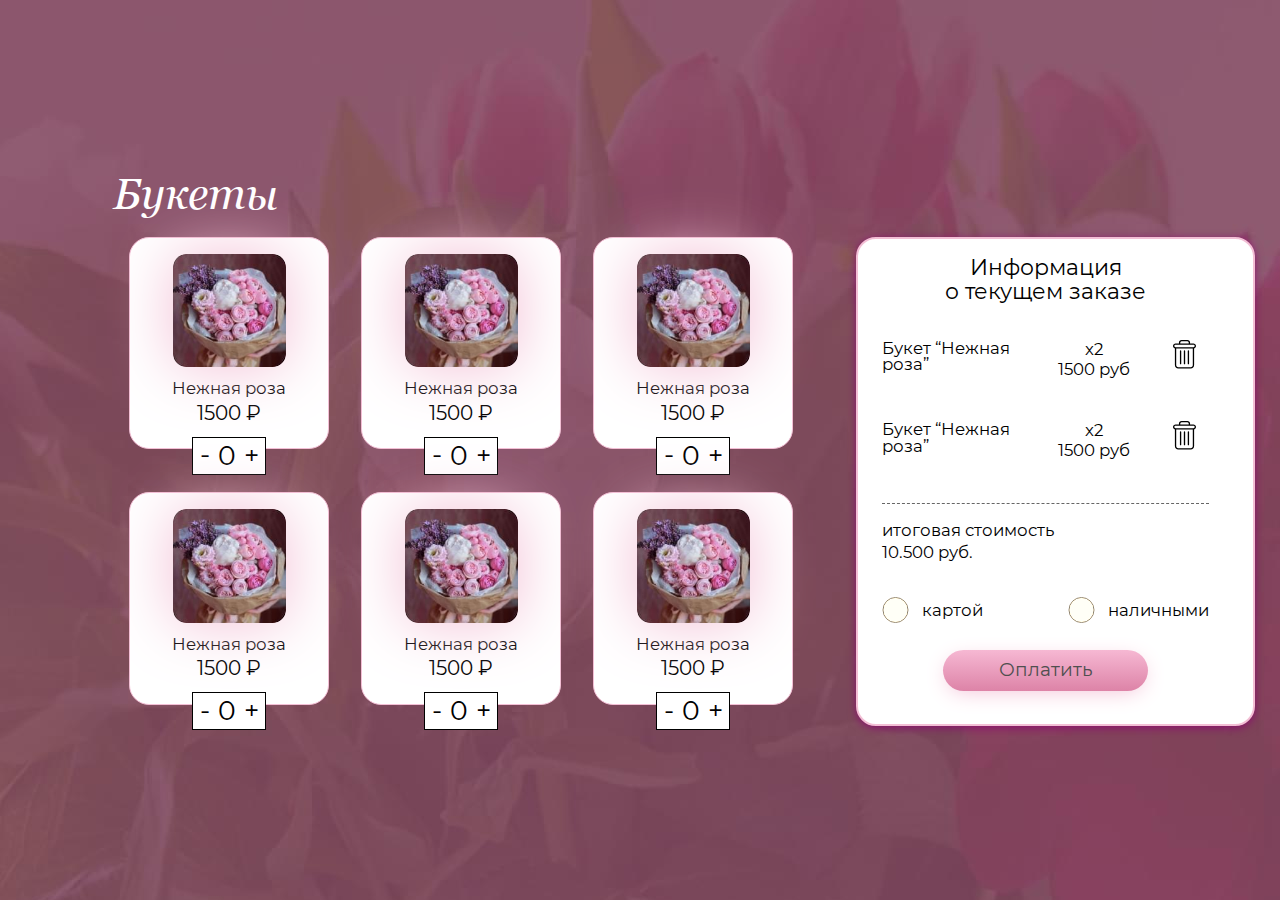
==== catalog.html @ 4c2d09a8 "Add files via upload" ====
<!DOCTYPE html>
<html lang="ru">
<head>
	<title>Добро пожаловать</title>
	<meta charset="UTF-8">
	<meta name="format-detection" content="telephone=no">
	<link rel="stylesheet" href="css/style.min.css?v=1">
	<link rel="shortcut icon" href="favicon.ico">
	<!-- <meta name="robots" content="noindex, nofollow"> -->
	<!-- <meta name="viewport" content="width=device-width, initial-scale=1.0, maximum-scale=1.0, user-scalable=0"> -->
	<meta name="viewport" content="width=device-width, initial-scale=1.0">
	<link rel="stylesheet" href="https://unpkg.com/swiper/swiper-bundle.min.css">
</head>

<body>
	<div class="wrapper">
		<main class="page page-category">
			<div class="catalog__content _container">
				<h1 class="catalog__title title">
					Букеты
				</h1>
				<div class="catalog__wrap wrap-catalog">
					<div class="wrap-catalog__inner catalog-inner">
						<div class="catalog-inner__item">
							<div class="catalog-inner__img">
								<img src="img/catalog/1.jpg" alt="">
							</div>
							<div class="catalog-inner__name">
								Нежная роза
							</div>
							<div class="catalog-inner__price">
								1500 ₽
							</div>
							<div class="catalog-inner__num num-catalog">
								<div class="num-catalog__min">
									-
								</div>
								<div class="num-catalog__col">
									0
								</div>
								<div class="num-catalog__plus">
									+
								</div>
							</div>
						</div>
						<div class="catalog-inner__item">
							<div class="catalog-inner__img">
								<img src="img/catalog/1.jpg" alt="">
							</div>
							<div class="catalog-inner__name">
								Нежная роза
							</div>
							<div class="catalog-inner__price">
								1500 ₽
							</div>
							<div class="catalog-inner__num num-catalog">
								<div class="num-catalog__min">
									-
								</div>
								<div class="num-catalog__col">
									0
								</div>
								<div class="num-catalog__plus">
									+
								</div>
							</div>
						</div>
						<div class="catalog-inner__item">
							<div class="catalog-inner__img">
								<img src="img/catalog/1.jpg" alt="">
							</div>
							<div class="catalog-inner__name">
								Нежная роза
							</div>
							<div class="catalog-inner__price">
								1500 ₽
							</div>
							<div class="catalog-inner__num num-catalog">
								<div class="num-catalog__min">
									-
								</div>
								<div class="num-catalog__col">
									0
								</div>
								<div class="num-catalog__plus">
									+
								</div>
							</div>
						</div>
						<div class="catalog-inner__item">
							<div class="catalog-inner__img">
								<img src="img/catalog/1.jpg" alt="">
							</div>
							<div class="catalog-inner__name">
								Нежная роза
							</div>
							<div class="catalog-inner__price">
								1500 ₽
							</div>
							<div class="catalog-inner__num num-catalog">
								<div class="num-catalog__min">
									-
								</div>
								<div class="num-catalog__col">
									0
								</div>
								<div class="num-catalog__plus">
									+
								</div>
							</div>
						</div>
						<div class="catalog-inner__item">
							<div class="catalog-inner__img">
								<img src="img/catalog/1.jpg" alt="">
							</div>
							<div class="catalog-inner__name">
								Нежная роза
							</div>
							<div class="catalog-inner__price">
								1500 ₽
							</div>
							<div class="catalog-inner__num num-catalog">
								<div class="num-catalog__min">
									-
								</div>
								<div class="num-catalog__col">
									0
								</div>
								<div class="num-catalog__plus">
									+
								</div>
							</div>
						</div>
						<div class="catalog-inner__item">
							<div class="catalog-inner__img">
								<img src="img/catalog/1.jpg" alt="">
							</div>
							<div class="catalog-inner__name">
								Нежная роза
							</div>
							<div class="catalog-inner__price">
								1500 ₽
							</div>
							<div class="catalog-inner__num num-catalog">
								<div class="num-catalog__min">
									-
								</div>
								<div class="num-catalog__col">
									0
								</div>
								<div class="num-catalog__plus">
									+
								</div>
							</div>
						</div>
					</div>
					<div class="wrap-catalog__info info-catalog">
						<h2 class="info-catalog__title">
							Информация <br>
							о текущем заказе
						</h2>
						<div class="info-catalog__tovars">
							<div class="info-catalog__tovar tovar-catalog">
								<div class="tovar-catalog__title">
									Букет “Нежная роза”


								</div>
								<div class="tovar-catalog__inner">
									<div class="tovar-catalog__col">
										x<span>2</span>
									</div>
									<div class="tovar-catalog__price">
										1500 руб
									</div>
								</div>
								<div class="tovar-catalog__del">
									<img src="img/catalog/backet.svg" alt="">
								</div>
							</div>
							<div class="info-catalog__tovar tovar-catalog">
								<div class="tovar-catalog__title">
									Букет “Нежная роза”
								</div>
								<div class="tovar-catalog__inner">
									<div class="tovar-catalog__col">
										x<span>2</span>
									</div>
									<div class="tovar-catalog__price">
										1500 руб
									</div>
								</div>
								<div class="tovar-catalog__del">
									<img src="img/catalog/backet.svg" alt="">
								</div>
							</div>
							<div class="info-catalog__tovar tovar-catalog">
								<div class="tovar-catalog__title">
									Букет “Нежная роза”
								</div>
								<div class="tovar-catalog__inner">
									<div class="tovar-catalog__col">
										x<span>2</span>
									</div>
									<div class="tovar-catalog__price">
										1500 руб
									</div>
								</div>
								<div class="tovar-catalog__del">
									<img src="img/catalog/backet.svg" alt="">
								</div>
							</div>
							<div class="info-catalog__tovar tovar-catalog">
								<div class="tovar-catalog__title">
									Букет “Нежная роза”
								</div>
								<div class="tovar-catalog__inner">
									<div class="tovar-catalog__col">
										x<span>2</span>
									</div>
									<div class="tovar-catalog__price">
										1500 руб
									</div>
								</div>
								<div class="tovar-catalog__del">
									<img src="img/catalog/backet.svg" alt="">
								</div>
							</div>
						</div>

						<div class="info-catalog__line">

						</div>
						<div class="info-catalog__res">
							итоговая стоимость
							<span>10.500 руб.</span>
						</div>
						<div class="info-catalog__pay">
							<div class="info-catalog__pay-item">
								<input type="radio" name="pay" id="kard" value="Карта">
								<label for="kard">картой</label>
							</div>
							<div class="info-catalog__pay-item">
								<input type="radio" name="pay" id="nal" value="Наличными">
								<label for="nal">наличными</label>
							</div>
						</div>
						<div class="info-catalog__btn">
							<a href="#" class="btn">Оплатить</a>
						</div>
					</div>
				</div>
				<div class="catalog__bg">
					<img src="img/catalog/bg.jpg" alt="">
				</div>
			</div>

		</main>

	</div>
	<!-- <script src="https://code.jquery.com/jquery-3.3.1.min.js"></script> -->

<script src="https://unpkg.com/swiper/swiper-bundle.min.js"></script>
<script src="js/vendors.min.js?v=1"></script>
<script src="js/app.min.js?v=1"></script>
</body>

</html>
---- css/style.min.css ----
@font-face{font-family:Georgia;font-display:swap;src:url(../fonts/Georgia-Italic.woff) format("woff"),url(../fonts/Georgia-Italic.woff2) format("woff2");font-weight:400;font-style:normal}@font-face{font-family:Montserrat;font-display:swap;src:url(../fonts/Montserrat-Light.woff) format("woff"),url(../fonts/Montserrat-Light.woff2) format("woff2");font-weight:300;font-style:normal}@font-face{font-family:Montserrat;font-display:swap;src:url(../fonts/Montserrat-Regular.woff) format("woff"),url(../fonts/Montserrat-Regular.woff2) format("woff2");font-weight:400;font-style:normal}*{padding:0;margin:0;border:0}*,:after,:before{-webkit-box-sizing:border-box;box-sizing:border-box}:active,:focus{outline:0}a:active,a:focus{outline:0}aside,footer,header,nav,section{display:block}body,html{height:100%;min-width:320px}body{line-height:1;font-family:"";-ms-text-size-adjust:100%;-moz-text-size-adjust:100%;-webkit-text-size-adjust:100%}button,input,textarea{font-family:""}input::-ms-clear{display:none}button{cursor:pointer}button::-moz-focus-inner{padding:0;border:0}a,a:visited{text-decoration:none}a:hover{text-decoration:none}ul li{list-style:none}img{vertical-align:top}h1,h2,h3,h4,h5,h6{font-weight:inherit;font-size:inherit}html{font-size:.52vmax}body{color:#fff;font-family:Montserrat}body._lock{overflow:hidden}.wrapper{width:100%;min-height:100%;overflow:hidden;display:-webkit-box;display:-ms-flexbox;display:flex;-webkit-box-orient:vertical;-webkit-box-direction:normal;-ms-flex-direction:column;flex-direction:column}._container{margin:0 3em}.title{font-family:Georgia}.form{display:-webkit-box;display:-ms-flexbox;display:flex;-webkit-box-align:center;-ms-flex-align:center;align-items:center;-webkit-box-orient:vertical;-webkit-box-direction:normal;-ms-flex-direction:column;flex-direction:column}.form__item{font-size:4rem;font-family:Montserrat;font-weight:300;background-color:#fff;border:1px solid rgba(0,0,0,.5);padding:.8em 1em;margin:0 0 1.2em 0;border-radius:150px;max-width:555px}.form .btn{margin:.4em 0 0 0}.btn{display:-webkit-inline-box;display:-ms-inline-flexbox;display:inline-flex;font-size:5rem;color:#4f4f4f;padding:.6em 3em;background:-webkit-gradient(linear,left top,left bottom,from(#f6b8d3),to(#dd83a7));background:-o-linear-gradient(top,#f6b8d3 0,#dd83a7 100%);background:linear-gradient(180deg,#f6b8d3 0,#dd83a7 100%);-webkit-box-shadow:0 5px 22px -5px #f3bfd5;box-shadow:0 5px 22px -5px #f3bfd5;border-radius:150px;cursor:pointer;-webkit-transition:all .6s ease 0s;-o-transition:all .6s ease 0s;transition:all .6s ease 0s}.page{-webkit-box-flex:1;-ms-flex:1 1 auto;flex:1 1 auto;position:relative}.page-category{display:-webkit-box;display:-ms-flexbox;display:flex;-webkit-box-align:center;-ms-flex-align:center;align-items:center}.welcome__content{position:relative;padding:2.4em 0 0 0}.welcome__title{font-size:6.5rem;margin:0 0 1.2em 0}.welcome__form{max-width:66em;margin:0 0 0 15em;display:-webkit-box;display:-ms-flexbox;display:flex;-webkit-box-orient:vertical;-webkit-box-direction:normal;-ms-flex-direction:column;flex-direction:column;-webkit-box-align:center;-ms-flex-align:center;align-items:center}.welcome__bg{position:absolute;left:50%;top:0;-webkit-transform:translate(-50%,0);-ms-transform:translate(-50%,0);transform:translate(-50%,0);z-index:-10}.welcome__bg img{min-width:100vmax}.logo{display:-webkit-box;display:-ms-flexbox;display:flex;-webkit-box-align:center;-ms-flex-align:center;align-items:center;font-size:2rem;margin:0 0 3.6em 0}.logo img{margin:0 .5em 0 0;max-width:3em}.load__gif{position:absolute;top:50%;left:50%;-webkit-transform:translate(-50%,-50%);-ms-transform:translate(-50%,-50%);transform:translate(-50%,-50%)}.load__gif img{width:60em;height:auto}.load__bg{position:absolute;top:0;left:50%;-webkit-transform:translate(-50%,0);-ms-transform:translate(-50%,0);transform:translate(-50%,0);z-index:-10}.load__bg img{min-width:100vmax}.category__content{padding:5em 0 0 0;display:-webkit-box;display:-ms-flexbox;display:flex;-webkit-box-flex:1;-ms-flex:1 1 auto;flex:1 1 auto;-webkit-box-orient:vertical;-webkit-box-direction:normal;-ms-flex-direction:column;flex-direction:column;-webkit-box-align:center;-ms-flex-align:center;align-items:center}.category__title{font-size:6rem;text-align:center;color:#000;margin:0 0 1.8em 0}.category__inner{display:-webkit-box;display:-ms-flexbox;display:flex;-ms-flex-wrap:wrap;flex-wrap:wrap;-ms-flex-pack:distribute;justify-content:space-around;max-width:138em;margin:0 auto}.category__bg{position:absolute;top:0;left:50%;-webkit-transform:translate(-50%,0);-ms-transform:translate(-50%,0);transform:translate(-50%,0);z-index:-10}.category__bg img{height:100%}.inner-category__item{position:relative;display:-webkit-box;display:-ms-flexbox;display:flex;-webkit-box-pack:center;-ms-flex-pack:center;justify-content:center;padding:14.4em 5em 5em;background:#f5e0e9;border:1px solid #f3bfd5;-webkit-box-sizing:border-box;box-sizing:border-box;border-radius:1.8em;margin:0 0 12em 0;width:29em;cursor:pointer;-webkit-transition:all .6s ease 0s;-o-transition:all .6s ease 0s;transition:all .6s ease 0s}.inner-category__img{width:11em;height:11em;border-radius:50%;display:-webkit-box;display:-ms-flexbox;display:flex;-webkit-box-pack:center;-ms-flex-pack:center;justify-content:center;-webkit-box-align:center;-ms-flex-align:center;align-items:center;background:-webkit-gradient(linear,left top,left bottom,from(#f6b8d3),to(#dd83a7));background:-o-linear-gradient(top,#f6b8d3 0,#dd83a7 100%);background:linear-gradient(180deg,#f6b8d3 0,#dd83a7 100%);position:absolute;top:-5em;left:50%;-webkit-transform:translate(-50%,0);-ms-transform:translate(-50%,0);transform:translate(-50%,0)}.inner-category__img img{width:6em;height:7em;-o-object-fit:contain;object-fit:contain}.inner-category__text{font-size:4rem;color:#000}.catalog__content{padding:3em 0 0 14em}.catalog__title{font-size:6.5rem;margin:0 0 .5em 0}.catalog__wrap{display:-webkit-box;display:-ms-flexbox;display:flex;-webkit-box-align:start;-ms-flex-align:start;align-items:flex-start}.catalog__bg{position:absolute;top:0;left:50%;-webkit-transform:translate(-50%,0);-ms-transform:translate(-50%,0);transform:translate(-50%,0);z-index:-10}.catalog__bg img{height:100%}.catalog-inner{display:-webkit-box;display:-ms-flexbox;display:flex;-ms-flex-wrap:wrap;flex-wrap:wrap;-ms-flex-pack:distribute;justify-content:space-around}.catalog-inner__item{position:relative;text-align:center;color:#000;-ms-flex-preferred-size:31%;flex-basis:31%;max-width:30rem;display:-webkit-box;display:-ms-flexbox;display:flex;-webkit-box-orient:vertical;-webkit-box-direction:normal;-ms-flex-direction:column;flex-direction:column;-webkit-box-align:center;-ms-flex-align:center;align-items:center;background:#fff;border:1px solid #f3bfd5;border-radius:20px;padding:2.4em 0 3.7em 0;margin:0 0 6.5rem 0}.catalog-inner__img{-webkit-filter:drop-shadow(0 0 30px #f3bfd5);filter:drop-shadow(0 0 30px #f3bfd5);margin:0 0 2rem 0}.catalog-inner__img img{border-radius:2rem;width:17rem}.catalog-inner__name{font-size:2.5rem;margin:0 0 .4em 0}.catalog-inner__price{font-size:3rem}.catalog-inner__num{display:-webkit-box;display:-ms-flexbox;display:flex;-webkit-box-align:center;-ms-flex-align:center;align-items:center;-webkit-box-pack:center;-ms-flex-pack:center;justify-content:center;font-size:4rem;border:1px solid #000;background:#fff;position:absolute;bottom:-1em;padding:.5rem 1rem}.num-catalog__min{padding:0 0 .1em 0;cursor:pointer}.num-catalog__col{padding:0 .3em}.num-catalog__plus{cursor:pointer}.info-catalog{position:relative;-webkit-box-shadow:0 2px 8px rgba(141,1,113,.78);box-shadow:0 2px 8px rgba(141,1,113,.78);background:#fff;border:2px solid #f3bfd5;border-radius:3rem;color:#000;padding:2.6em 6.6em 5em 3.7em;width:60rem;left:7rem}.info-catalog__title{font-size:3.3rem;line-height:1.1;text-align:center;margin:0 0 1.6em 0}.info-catalog__tovars{max-height:22rem;overflow-y:scroll;padding:0 2rem 0 0}.info-catalog__tovars::-webkit-scrollbar-track{border-radius:4px}.info-catalog__tovars::-webkit-scrollbar{width:6px}.info-catalog__tovars::-webkit-scrollbar-thumb{border-radius:4px;background:#f0f2f5}.info-catalog__tovars::-webkit-scrollbar-thumb{background:#f3bfd5}.info-catalog__tovar{font-size:2.5rem;display:-webkit-box;display:-ms-flexbox;display:flex;-webkit-box-pack:justify;-ms-flex-pack:justify;justify-content:space-between;margin:0 0 2.5em 0}.info-catalog__tovar:last-child{margin:0}.info-catalog__line{border-top:1px dashed rgba(0,0,0,.6);margin:2.5rem 0 2.5rem 0}.info-catalog__res{font-size:2.5rem;line-height:1.3;margin:0 0 2em 0}.info-catalog__res span{display:block}.info-catalog__pay{display:-webkit-box;display:-ms-flexbox;display:flex;-webkit-box-pack:justify;-ms-flex-pack:justify;justify-content:space-between;margin:0 0 4rem 0}.info-catalog__pay-item{display:-webkit-box;display:-ms-flexbox;display:flex;-webkit-box-align:center;-ms-flex-align:center;align-items:center;font-size:2.5rem}.info-catalog__pay-item input{width:4rem;height:4rem;margin:0 2rem 0 0;-webkit-filter:hue-rotate(100deg) sepia(50%);filter:hue-rotate(100deg) sepia(50%)}.info-catalog__btn{text-align:center}.info-catalog__btn a{font-size:2.8rem}.tovar-catalog__title{max-width:8em}.tovar-catalog__inner{text-align:center;line-height:1.2}.tovar-catalog__col{font-size:1em}.tovar-catalog__del{cursor:pointer}.tovar-catalog__del img{max-width:3.4rem}.success__content{padding:8.6rem 0 0 0;display:-webkit-box;display:-ms-flexbox;display:flex;-webkit-box-orient:vertical;-webkit-box-direction:normal;-ms-flex-direction:column;flex-direction:column;-webkit-box-align:center;-ms-flex-align:center;align-items:center}.success__title{font-size:6.5rem;text-align:center;margin:0 0 8rem 0}.success__title img{display:block;max-width:15rem;margin:3.4rem auto 0 auto}.success__text{font-size:4.5rem;margin:0 0 1em 0}.success__btn{margin:0 0 4.6rem 0}.success__btn a{background:#fff;padding:4rem 0;display:block;width:50rem;font-size:4rem;text-align:center}.success__back a{display:block;padding:4rem 0;width:50rem;font-size:4rem;text-align:center}.success__bg{position:absolute;top:0;left:50%;-webkit-transform:translate(-50%,0);-ms-transform:translate(-50%,0);transform:translate(-50%,0);z-index:-10}.success__bg img{height:100%}@media (min-width:991px){.btn:hover{opacity:.9}.inner-category__item:hover{opacity:.7}}
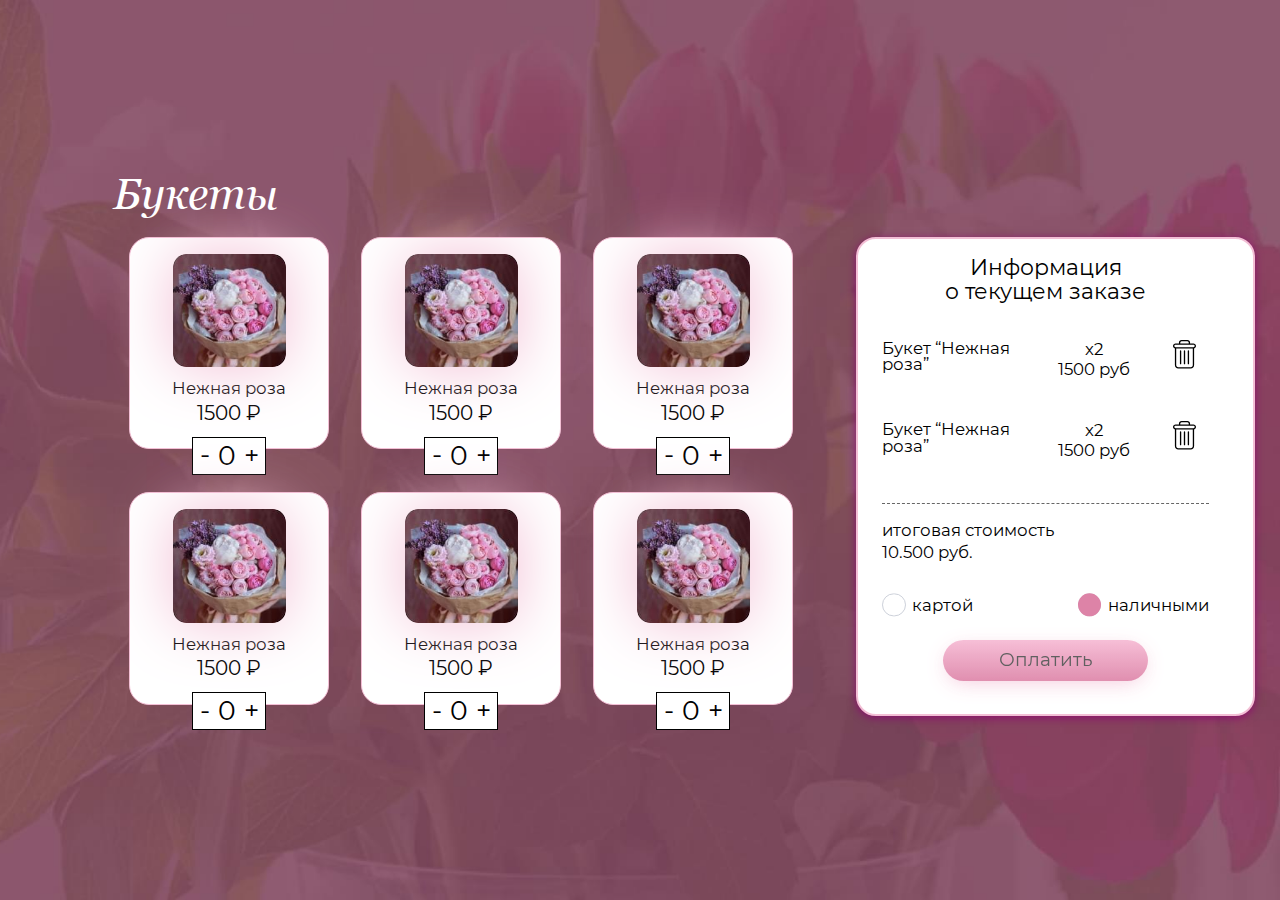
==== commit 11583851: "Add files via upload" ====
--- a/catalog.html
+++ b/catalog.html
@@ -1,10 +1,10 @@
 <!DOCTYPE html>
 <html lang="ru">
 <head>
-	<title>Добро пожаловать</title>
+	<title>Каталог</title>
 	<meta charset="UTF-8">
 	<meta name="format-detection" content="telephone=no">
-	<link rel="stylesheet" href="css/style.min.css?v=1">
+	<link rel="stylesheet" href="css/style.min.css?v=2">
 	<link rel="shortcut icon" href="favicon.ico">
 	<!-- <meta name="robots" content="noindex, nofollow"> -->
 	<!-- <meta name="viewport" content="width=device-width, initial-scale=1.0, maximum-scale=1.0, user-scalable=0"> -->
@@ -14,7 +14,7 @@
 
 <body>
 	<div class="wrapper">
-		<main class="page page-category">
+		<main class="page page-catalog">
 			<div class="catalog__content _container">
 				<h1 class="catalog__title title">
 					Букеты
@@ -241,7 +241,7 @@
 								<label for="kard">картой</label>
 							</div>
 							<div class="info-catalog__pay-item">
-								<input type="radio" name="pay" id="nal" value="Наличными">
+								<input type="radio" name="pay" id="nal" value="Наличными" checked>
 								<label for="nal">наличными</label>
 							</div>
 						</div>
@@ -250,9 +250,7 @@
 						</div>
 					</div>
 				</div>
-				<div class="catalog__bg">
-					<img src="img/catalog/bg.jpg" alt="">
-				</div>
+
 			</div>
 
 		</main>
--- a/css/style.min.css
+++ b/css/style.min.css
@@ -1 +1 @@
-@font-face{font-family:Georgia;font-display:swap;src:url(../fonts/Georgia-Italic.woff) format("woff"),url(../fonts/Georgia-Italic.woff2) format("woff2");font-weight:400;font-style:normal}@font-face{font-family:Montserrat;font-display:swap;src:url(../fonts/Montserrat-Light.woff) format("woff"),url(../fonts/Montserrat-Light.woff2) format("woff2");font-weight:300;font-style:normal}@font-face{font-family:Montserrat;font-display:swap;src:url(../fonts/Montserrat-Regular.woff) format("woff"),url(../fonts/Montserrat-Regular.woff2) format("woff2");font-weight:400;font-style:normal}*{padding:0;margin:0;border:0}*,:after,:before{-webkit-box-sizing:border-box;box-sizing:border-box}:active,:focus{outline:0}a:active,a:focus{outline:0}aside,footer,header,nav,section{display:block}body,html{height:100%;min-width:320px}body{line-height:1;font-family:"";-ms-text-size-adjust:100%;-moz-text-size-adjust:100%;-webkit-text-size-adjust:100%}button,input,textarea{font-family:""}input::-ms-clear{display:none}button{cursor:pointer}button::-moz-focus-inner{padding:0;border:0}a,a:visited{text-decoration:none}a:hover{text-decoration:none}ul li{list-style:none}img{vertical-align:top}h1,h2,h3,h4,h5,h6{font-weight:inherit;font-size:inherit}html{font-size:.52vmax}body{color:#fff;font-family:Montserrat}body._lock{overflow:hidden}.wrapper{width:100%;min-height:100%;overflow:hidden;display:-webkit-box;display:-ms-flexbox;display:flex;-webkit-box-orient:vertical;-webkit-box-direction:normal;-ms-flex-direction:column;flex-direction:column}._container{margin:0 3em}.title{font-family:Georgia}.form{display:-webkit-box;display:-ms-flexbox;display:flex;-webkit-box-align:center;-ms-flex-align:center;align-items:center;-webkit-box-orient:vertical;-webkit-box-direction:normal;-ms-flex-direction:column;flex-direction:column}.form__item{font-size:4rem;font-family:Montserrat;font-weight:300;background-color:#fff;border:1px solid rgba(0,0,0,.5);padding:.8em 1em;margin:0 0 1.2em 0;border-radius:150px;max-width:555px}.form .btn{margin:.4em 0 0 0}.btn{display:-webkit-inline-box;display:-ms-inline-flexbox;display:inline-flex;font-size:5rem;color:#4f4f4f;padding:.6em 3em;background:-webkit-gradient(linear,left top,left bottom,from(#f6b8d3),to(#dd83a7));background:-o-linear-gradient(top,#f6b8d3 0,#dd83a7 100%);background:linear-gradient(180deg,#f6b8d3 0,#dd83a7 100%);-webkit-box-shadow:0 5px 22px -5px #f3bfd5;box-shadow:0 5px 22px -5px #f3bfd5;border-radius:150px;cursor:pointer;-webkit-transition:all .6s ease 0s;-o-transition:all .6s ease 0s;transition:all .6s ease 0s}.page{-webkit-box-flex:1;-ms-flex:1 1 auto;flex:1 1 auto;position:relative}.page-category{display:-webkit-box;display:-ms-flexbox;display:flex;-webkit-box-align:center;-ms-flex-align:center;align-items:center}.welcome__content{position:relative;padding:2.4em 0 0 0}.welcome__title{font-size:6.5rem;margin:0 0 1.2em 0}.welcome__form{max-width:66em;margin:0 0 0 15em;display:-webkit-box;display:-ms-flexbox;display:flex;-webkit-box-orient:vertical;-webkit-box-direction:normal;-ms-flex-direction:column;flex-direction:column;-webkit-box-align:center;-ms-flex-align:center;align-items:center}.welcome__bg{position:absolute;left:50%;top:0;-webkit-transform:translate(-50%,0);-ms-transform:translate(-50%,0);transform:translate(-50%,0);z-index:-10}.welcome__bg img{min-width:100vmax}.logo{display:-webkit-box;display:-ms-flexbox;display:flex;-webkit-box-align:center;-ms-flex-align:center;align-items:center;font-size:2rem;margin:0 0 3.6em 0}.logo img{margin:0 .5em 0 0;max-width:3em}.load__gif{position:absolute;top:50%;left:50%;-webkit-transform:translate(-50%,-50%);-ms-transform:translate(-50%,-50%);transform:translate(-50%,-50%)}.load__gif img{width:60em;height:auto}.load__bg{position:absolute;top:0;left:50%;-webkit-transform:translate(-50%,0);-ms-transform:translate(-50%,0);transform:translate(-50%,0);z-index:-10}.load__bg img{min-width:100vmax}.category__content{padding:5em 0 0 0;display:-webkit-box;display:-ms-flexbox;display:flex;-webkit-box-flex:1;-ms-flex:1 1 auto;flex:1 1 auto;-webkit-box-orient:vertical;-webkit-box-direction:normal;-ms-flex-direction:column;flex-direction:column;-webkit-box-align:center;-ms-flex-align:center;align-items:center}.category__title{font-size:6rem;text-align:center;color:#000;margin:0 0 1.8em 0}.category__inner{display:-webkit-box;display:-ms-flexbox;display:flex;-ms-flex-wrap:wrap;flex-wrap:wrap;-ms-flex-pack:distribute;justify-content:space-around;max-width:138em;margin:0 auto}.category__bg{position:absolute;top:0;left:50%;-webkit-transform:translate(-50%,0);-ms-transform:translate(-50%,0);transform:translate(-50%,0);z-index:-10}.category__bg img{height:100%}.inner-category__item{position:relative;display:-webkit-box;display:-ms-flexbox;display:flex;-webkit-box-pack:center;-ms-flex-pack:center;justify-content:center;padding:14.4em 5em 5em;background:#f5e0e9;border:1px solid #f3bfd5;-webkit-box-sizing:border-box;box-sizing:border-box;border-radius:1.8em;margin:0 0 12em 0;width:29em;cursor:pointer;-webkit-transition:all .6s ease 0s;-o-transition:all .6s ease 0s;transition:all .6s ease 0s}.inner-category__img{width:11em;height:11em;border-radius:50%;display:-webkit-box;display:-ms-flexbox;display:flex;-webkit-box-pack:center;-ms-flex-pack:center;justify-content:center;-webkit-box-align:center;-ms-flex-align:center;align-items:center;background:-webkit-gradient(linear,left top,left bottom,from(#f6b8d3),to(#dd83a7));background:-o-linear-gradient(top,#f6b8d3 0,#dd83a7 100%);background:linear-gradient(180deg,#f6b8d3 0,#dd83a7 100%);position:absolute;top:-5em;left:50%;-webkit-transform:translate(-50%,0);-ms-transform:translate(-50%,0);transform:translate(-50%,0)}.inner-category__img img{width:6em;height:7em;-o-object-fit:contain;object-fit:contain}.inner-category__text{font-size:4rem;color:#000}.catalog__content{padding:3em 0 0 14em}.catalog__title{font-size:6.5rem;margin:0 0 .5em 0}.catalog__wrap{display:-webkit-box;display:-ms-flexbox;display:flex;-webkit-box-align:start;-ms-flex-align:start;align-items:flex-start}.catalog__bg{position:absolute;top:0;left:50%;-webkit-transform:translate(-50%,0);-ms-transform:translate(-50%,0);transform:translate(-50%,0);z-index:-10}.catalog__bg img{height:100%}.catalog-inner{display:-webkit-box;display:-ms-flexbox;display:flex;-ms-flex-wrap:wrap;flex-wrap:wrap;-ms-flex-pack:distribute;justify-content:space-around}.catalog-inner__item{position:relative;text-align:center;color:#000;-ms-flex-preferred-size:31%;flex-basis:31%;max-width:30rem;display:-webkit-box;display:-ms-flexbox;display:flex;-webkit-box-orient:vertical;-webkit-box-direction:normal;-ms-flex-direction:column;flex-direction:column;-webkit-box-align:center;-ms-flex-align:center;align-items:center;background:#fff;border:1px solid #f3bfd5;border-radius:20px;padding:2.4em 0 3.7em 0;margin:0 0 6.5rem 0}.catalog-inner__img{-webkit-filter:drop-shadow(0 0 30px #f3bfd5);filter:drop-shadow(0 0 30px #f3bfd5);margin:0 0 2rem 0}.catalog-inner__img img{border-radius:2rem;width:17rem}.catalog-inner__name{font-size:2.5rem;margin:0 0 .4em 0}.catalog-inner__price{font-size:3rem}.catalog-inner__num{display:-webkit-box;display:-ms-flexbox;display:flex;-webkit-box-align:center;-ms-flex-align:center;align-items:center;-webkit-box-pack:center;-ms-flex-pack:center;justify-content:center;font-size:4rem;border:1px solid #000;background:#fff;position:absolute;bottom:-1em;padding:.5rem 1rem}.num-catalog__min{padding:0 0 .1em 0;cursor:pointer}.num-catalog__col{padding:0 .3em}.num-catalog__plus{cursor:pointer}.info-catalog{position:relative;-webkit-box-shadow:0 2px 8px rgba(141,1,113,.78);box-shadow:0 2px 8px rgba(141,1,113,.78);background:#fff;border:2px solid #f3bfd5;border-radius:3rem;color:#000;padding:2.6em 6.6em 5em 3.7em;width:60rem;left:7rem}.info-catalog__title{font-size:3.3rem;line-height:1.1;text-align:center;margin:0 0 1.6em 0}.info-catalog__tovars{max-height:22rem;overflow-y:scroll;padding:0 2rem 0 0}.info-catalog__tovars::-webkit-scrollbar-track{border-radius:4px}.info-catalog__tovars::-webkit-scrollbar{width:6px}.info-catalog__tovars::-webkit-scrollbar-thumb{border-radius:4px;background:#f0f2f5}.info-catalog__tovars::-webkit-scrollbar-thumb{background:#f3bfd5}.info-catalog__tovar{font-size:2.5rem;display:-webkit-box;display:-ms-flexbox;display:flex;-webkit-box-pack:justify;-ms-flex-pack:justify;justify-content:space-between;margin:0 0 2.5em 0}.info-catalog__tovar:last-child{margin:0}.info-catalog__line{border-top:1px dashed rgba(0,0,0,.6);margin:2.5rem 0 2.5rem 0}.info-catalog__res{font-size:2.5rem;line-height:1.3;margin:0 0 2em 0}.info-catalog__res span{display:block}.info-catalog__pay{display:-webkit-box;display:-ms-flexbox;display:flex;-webkit-box-pack:justify;-ms-flex-pack:justify;justify-content:space-between;margin:0 0 4rem 0}.info-catalog__pay-item{display:-webkit-box;display:-ms-flexbox;display:flex;-webkit-box-align:center;-ms-flex-align:center;align-items:center;font-size:2.5rem}.info-catalog__pay-item input{width:4rem;height:4rem;margin:0 2rem 0 0;-webkit-filter:hue-rotate(100deg) sepia(50%);filter:hue-rotate(100deg) sepia(50%)}.info-catalog__btn{text-align:center}.info-catalog__btn a{font-size:2.8rem}.tovar-catalog__title{max-width:8em}.tovar-catalog__inner{text-align:center;line-height:1.2}.tovar-catalog__col{font-size:1em}.tovar-catalog__del{cursor:pointer}.tovar-catalog__del img{max-width:3.4rem}.success__content{padding:8.6rem 0 0 0;display:-webkit-box;display:-ms-flexbox;display:flex;-webkit-box-orient:vertical;-webkit-box-direction:normal;-ms-flex-direction:column;flex-direction:column;-webkit-box-align:center;-ms-flex-align:center;align-items:center}.success__title{font-size:6.5rem;text-align:center;margin:0 0 8rem 0}.success__title img{display:block;max-width:15rem;margin:3.4rem auto 0 auto}.success__text{font-size:4.5rem;margin:0 0 1em 0}.success__btn{margin:0 0 4.6rem 0}.success__btn a{background:#fff;padding:4rem 0;display:block;width:50rem;font-size:4rem;text-align:center}.success__back a{display:block;padding:4rem 0;width:50rem;font-size:4rem;text-align:center}.success__bg{position:absolute;top:0;left:50%;-webkit-transform:translate(-50%,0);-ms-transform:translate(-50%,0);transform:translate(-50%,0);z-index:-10}.success__bg img{height:100%}@media (min-width:991px){.btn:hover{opacity:.9}.inner-category__item:hover{opacity:.7}}+@font-face{font-family:Georgia;font-display:swap;src:url(../fonts/Georgia-Italic.woff) format("woff"),url(../fonts/Georgia-Italic.woff2) format("woff2");font-weight:400;font-style:normal}@font-face{font-family:Montserrat;font-display:swap;src:url(../fonts/Montserrat-Light.woff) format("woff"),url(../fonts/Montserrat-Light.woff2) format("woff2");font-weight:300;font-style:normal}@font-face{font-family:Montserrat;font-display:swap;src:url(../fonts/Montserrat-Regular.woff) format("woff"),url(../fonts/Montserrat-Regular.woff2) format("woff2");font-weight:400;font-style:normal}*{padding:0;margin:0;border:0}*,:after,:before{-webkit-box-sizing:border-box;box-sizing:border-box}:active,:focus{outline:0}a:active,a:focus{outline:0}aside,footer,header,nav,section{display:block}body,html{height:100%;min-width:320px}body{line-height:1;font-family:"";-ms-text-size-adjust:100%;-moz-text-size-adjust:100%;-webkit-text-size-adjust:100%}button,input,textarea{font-family:""}input::-ms-clear{display:none}button{cursor:pointer}button::-moz-focus-inner{padding:0;border:0}a,a:visited{text-decoration:none}a:hover{text-decoration:none}ul li{list-style:none}img{vertical-align:top}h1,h2,h3,h4,h5,h6{font-weight:inherit;font-size:inherit}html{font-size:.52vmax}body{color:#fff;font-family:Montserrat}body._lock{overflow:hidden}.wrapper{width:100%;min-height:100%;overflow:hidden;display:-webkit-box;display:-ms-flexbox;display:flex;-webkit-box-orient:vertical;-webkit-box-direction:normal;-ms-flex-direction:column;flex-direction:column}._container{margin:0 3em}.title{font-family:Georgia}.form{display:-webkit-box;display:-ms-flexbox;display:flex;-webkit-box-align:center;-ms-flex-align:center;align-items:center;-webkit-box-orient:vertical;-webkit-box-direction:normal;-ms-flex-direction:column;flex-direction:column}.form__item{font-size:4rem;font-family:Montserrat;font-weight:300;background-color:#fff;border:1px solid rgba(0,0,0,.5);padding:.8em 1em;margin:0 0 1.2em 0;border-radius:150px;max-width:555px}.form .btn{margin:.4em 0 0 0}.btn{display:-webkit-inline-box;display:-ms-inline-flexbox;display:inline-flex;font-size:5rem;color:#4f4f4f;padding:.6em 3em;background:-webkit-gradient(linear,left top,left bottom,from(#f6b8d3),to(#dd83a7));background:-o-linear-gradient(top,#f6b8d3 0,#dd83a7 100%);background:linear-gradient(180deg,#f6b8d3 0,#dd83a7 100%);-webkit-box-shadow:0 5px 22px -5px #f3bfd5;box-shadow:0 5px 22px -5px #f3bfd5;border-radius:150px;opacity:.9;cursor:pointer;-webkit-transition:all .6s ease 0s;-o-transition:all .6s ease 0s;transition:all .6s ease 0s}input[type=radio]{position:absolute;opacity:0}input[type=radio]+label{position:relative;cursor:pointer}input[type=radio]+label{padding:0 0 0 4.5rem}input[type=radio]+label:before{content:"";position:absolute;top:50%;-webkit-transform:translate(0,-50%);-ms-transform:translate(0,-50%);transform:translate(0,-50%);left:0;width:3.5rem;height:3.5rem;border:1px solid #cdd1da;border-radius:50%;background:#fff}input[type=radio]+label:after{content:"";position:absolute;top:50%;-webkit-transform:translate(0,-50%);-ms-transform:translate(0,-50%);transform:translate(0,-50%);left:1.5rem;width:0;height:0;border-radius:50%;background:#dd83a7;opacity:0;-webkit-transition:.2s;-o-transition:.2s;transition:.2s}input[type=radio]:checked+label:after{opacity:1;top:50%;-webkit-transform:translate(0,-50%);-ms-transform:translate(0,-50%);transform:translate(0,-50%);left:0;width:3.5rem;height:3.5rem}.page{-webkit-box-flex:1;-ms-flex:1 1 auto;flex:1 1 auto;position:relative;background-repeat:no-repeat;background-size:cover;background-position:center}.page-welcome{background-image:url(../../img/welcome/bg.jpg)}.page-load{background-image:url(../../img/loader/bg.jpg)}.page-success{background-image:url(../../img/success/bg.jpg)}.page-catalog{background-image:url(../../img/catalog/bg.jpg);display:-webkit-box;display:-ms-flexbox;display:flex;-webkit-box-align:center;-ms-flex-align:center;align-items:center}.page-category{background-image:url(../../img/categoty/bg.jpg);display:-webkit-box;display:-ms-flexbox;display:flex;-webkit-box-align:center;-ms-flex-align:center;align-items:center}.welcome__content{padding:2.4em 0 0 0}.welcome__title{font-size:6.5rem;margin:0 0 1.2em 0}.welcome__form{max-width:66em;margin:0 0 0 15em;display:-webkit-box;display:-ms-flexbox;display:flex;-webkit-box-orient:vertical;-webkit-box-direction:normal;-ms-flex-direction:column;flex-direction:column;-webkit-box-align:center;-ms-flex-align:center;align-items:center}.welcome__bg{position:absolute;left:50%;top:0;-webkit-transform:translate(-50%,0);-ms-transform:translate(-50%,0);transform:translate(-50%,0);z-index:-10}.welcome__bg img{min-width:100vmax}.logo{display:-webkit-box;display:-ms-flexbox;display:flex;-webkit-box-align:center;-ms-flex-align:center;align-items:center;font-size:2rem;margin:0 0 3.6em 0}.logo img{margin:0 .5em 0 0;max-width:3em}.load__gif{position:absolute;top:50%;left:50%;-webkit-transform:translate(-50%,-50%);-ms-transform:translate(-50%,-50%);transform:translate(-50%,-50%)}.load__gif img{width:60em;height:auto}.load__bg{position:absolute;top:0;left:50%;-webkit-transform:translate(-50%,0);-ms-transform:translate(-50%,0);transform:translate(-50%,0);z-index:-10}.load__bg img{min-width:100vmax}.category__content{padding:5em 0 0 0;display:-webkit-box;display:-ms-flexbox;display:flex;-webkit-box-flex:1;-ms-flex:1 1 auto;flex:1 1 auto;-webkit-box-orient:vertical;-webkit-box-direction:normal;-ms-flex-direction:column;flex-direction:column;-webkit-box-align:center;-ms-flex-align:center;align-items:center}.category__title{font-size:6rem;text-align:center;color:#000;margin:0 0 1.8em 0}.category__inner{display:-webkit-box;display:-ms-flexbox;display:flex;-ms-flex-wrap:wrap;flex-wrap:wrap;-ms-flex-pack:distribute;justify-content:space-around;max-width:138em;margin:0 auto}.category__bg{position:absolute;top:0;left:50%;-webkit-transform:translate(-50%,0);-ms-transform:translate(-50%,0);transform:translate(-50%,0);z-index:-10}.category__bg img{height:100%}.inner-category__item{position:relative;display:-webkit-box;display:-ms-flexbox;display:flex;-webkit-box-pack:center;-ms-flex-pack:center;justify-content:center;padding:14.4em 5em 5em;background:#f5e0e9;border:1px solid #f3bfd5;-webkit-box-sizing:border-box;box-sizing:border-box;border-radius:1.8em;margin:0 0 12em 0;width:29em;-webkit-transform:scale(.9);-ms-transform:scale(.9);transform:scale(.9);opacity:.9;cursor:pointer;-webkit-transition:all .3s ease 0s;-o-transition:all .3s ease 0s;transition:all .3s ease 0s}.inner-category__img{width:11em;height:11em;border-radius:50%;display:-webkit-box;display:-ms-flexbox;display:flex;-webkit-box-pack:center;-ms-flex-pack:center;justify-content:center;-webkit-box-align:center;-ms-flex-align:center;align-items:center;background:-webkit-gradient(linear,left top,left bottom,from(#f6b8d3),to(#dd83a7));background:-o-linear-gradient(top,#f6b8d3 0,#dd83a7 100%);background:linear-gradient(180deg,#f6b8d3 0,#dd83a7 100%);position:absolute;top:-5em;left:50%;-webkit-transform:translate(-50%,0);-ms-transform:translate(-50%,0);transform:translate(-50%,0)}.inner-category__img img{width:6em;height:7em;-o-object-fit:contain;object-fit:contain}.inner-category__text{font-size:4rem;color:#000}.catalog__content{padding:3em 0 0 14em}.catalog__title{font-size:6.5rem;margin:0 0 .5em 0}.catalog__wrap{display:-webkit-box;display:-ms-flexbox;display:flex;-webkit-box-align:start;-ms-flex-align:start;align-items:flex-start}.catalog__bg{position:absolute;top:0;left:50%;-webkit-transform:translate(-50%,0);-ms-transform:translate(-50%,0);transform:translate(-50%,0);z-index:-10}.catalog__bg img{height:100%}.catalog-inner{display:-webkit-box;display:-ms-flexbox;display:flex;-ms-flex-wrap:wrap;flex-wrap:wrap;-ms-flex-pack:distribute;justify-content:space-around}.catalog-inner__item{position:relative;text-align:center;color:#000;-ms-flex-preferred-size:31%;flex-basis:31%;max-width:30rem;display:-webkit-box;display:-ms-flexbox;display:flex;-webkit-box-orient:vertical;-webkit-box-direction:normal;-ms-flex-direction:column;flex-direction:column;-webkit-box-align:center;-ms-flex-align:center;align-items:center;background:#fff;border:1px solid #f3bfd5;border-radius:20px;padding:2.4em 0 3.7em 0;margin:0 0 6.5rem 0}.catalog-inner__img{-webkit-filter:drop-shadow(0 0 30px #f3bfd5);filter:drop-shadow(0 0 30px #f3bfd5);margin:0 0 2rem 0}.catalog-inner__img img{border-radius:2rem;width:17rem}.catalog-inner__name{font-size:2.5rem;margin:0 0 .4em 0}.catalog-inner__price{font-size:3rem}.catalog-inner__num{display:-webkit-box;display:-ms-flexbox;display:flex;-webkit-box-align:center;-ms-flex-align:center;align-items:center;-webkit-box-pack:center;-ms-flex-pack:center;justify-content:center;font-size:4rem;border:1px solid #000;background:#fff;position:absolute;bottom:-1em;padding:.5rem 1rem}.num-catalog__min{padding:0 0 .1em 0;cursor:pointer}.num-catalog__col{padding:0 .3em}.num-catalog__plus{cursor:pointer}.info-catalog{position:relative;-webkit-box-shadow:0 2px 8px rgba(141,1,113,.78);box-shadow:0 2px 8px rgba(141,1,113,.78);background:#fff;border:2px solid #f3bfd5;border-radius:3rem;color:#000;padding:2.6em 6.6em 5em 3.7em;width:60rem;left:7rem}.info-catalog__title{font-size:3.3rem;line-height:1.1;text-align:center;margin:0 0 1.6em 0}.info-catalog__tovars{max-height:22rem;overflow-y:scroll;padding:0 2rem 0 0}.info-catalog__tovars::-webkit-scrollbar-track{border-radius:4px}.info-catalog__tovars::-webkit-scrollbar{width:6px}.info-catalog__tovars::-webkit-scrollbar-thumb{border-radius:4px;background:#f0f2f5}.info-catalog__tovars::-webkit-scrollbar-thumb{background:#f3bfd5}.info-catalog__tovar{font-size:2.5rem;display:-webkit-box;display:-ms-flexbox;display:flex;-webkit-box-pack:justify;-ms-flex-pack:justify;justify-content:space-between;margin:0 0 2.5em 0}.info-catalog__tovar:last-child{margin:0}.info-catalog__line{border-top:1px dashed rgba(0,0,0,.6);margin:2.5rem 0 2.5rem 0}.info-catalog__res{font-size:2.5rem;line-height:1.3;margin:0 0 2em 0}.info-catalog__res span{display:block}.info-catalog__pay{display:-webkit-box;display:-ms-flexbox;display:flex;-webkit-box-pack:justify;-ms-flex-pack:justify;justify-content:space-between;margin:0 0 4rem 0}.info-catalog__pay-item{display:-webkit-box;display:-ms-flexbox;display:flex;-webkit-box-align:center;-ms-flex-align:center;align-items:center;font-size:2.5rem;position:relative}.info-catalog__btn{text-align:center}.info-catalog__btn a{font-size:2.8rem}.tovar-catalog__title{max-width:8em}.tovar-catalog__inner{text-align:center;line-height:1.2}.tovar-catalog__col{font-size:1em}.tovar-catalog__del{cursor:pointer}.tovar-catalog__del img{max-width:3.4rem}.success__content{padding:8.6rem 0 0 0;display:-webkit-box;display:-ms-flexbox;display:flex;-webkit-box-orient:vertical;-webkit-box-direction:normal;-ms-flex-direction:column;flex-direction:column;-webkit-box-align:center;-ms-flex-align:center;align-items:center}.success__title{font-size:6.5rem;text-align:center;margin:0 0 8rem 0}.success__title img{display:block;max-width:15rem;margin:3.4rem auto 0 auto}.success__text{font-size:4.5rem;margin:0 0 1em 0}.success__btn{margin:0 0 4.6rem 0}.success__btn a{background:#fff;padding:4rem 0;display:block;width:50rem;font-size:4rem;text-align:center}.success__back a{display:block;padding:4rem 0;width:50rem;font-size:4rem;text-align:center}.success__bg{position:absolute;top:0;left:50%;-webkit-transform:translate(-50%,0);-ms-transform:translate(-50%,0);transform:translate(-50%,0);z-index:-10}.success__bg img{height:100%}@media (min-width:991px){.btn:hover{opacity:1;-webkit-box-shadow:0 5px 22px 2px #f3bfd5;box-shadow:0 5px 22px 2px #f3bfd5}.inner-category__item:hover{opacity:1;-webkit-transform:scale(1);-ms-transform:scale(1);transform:scale(1)}.success__btn a:hover{opacity:1;-webkit-box-shadow:0 5px 22px 2px #fff;box-shadow:0 5px 22px 2px #fff}}